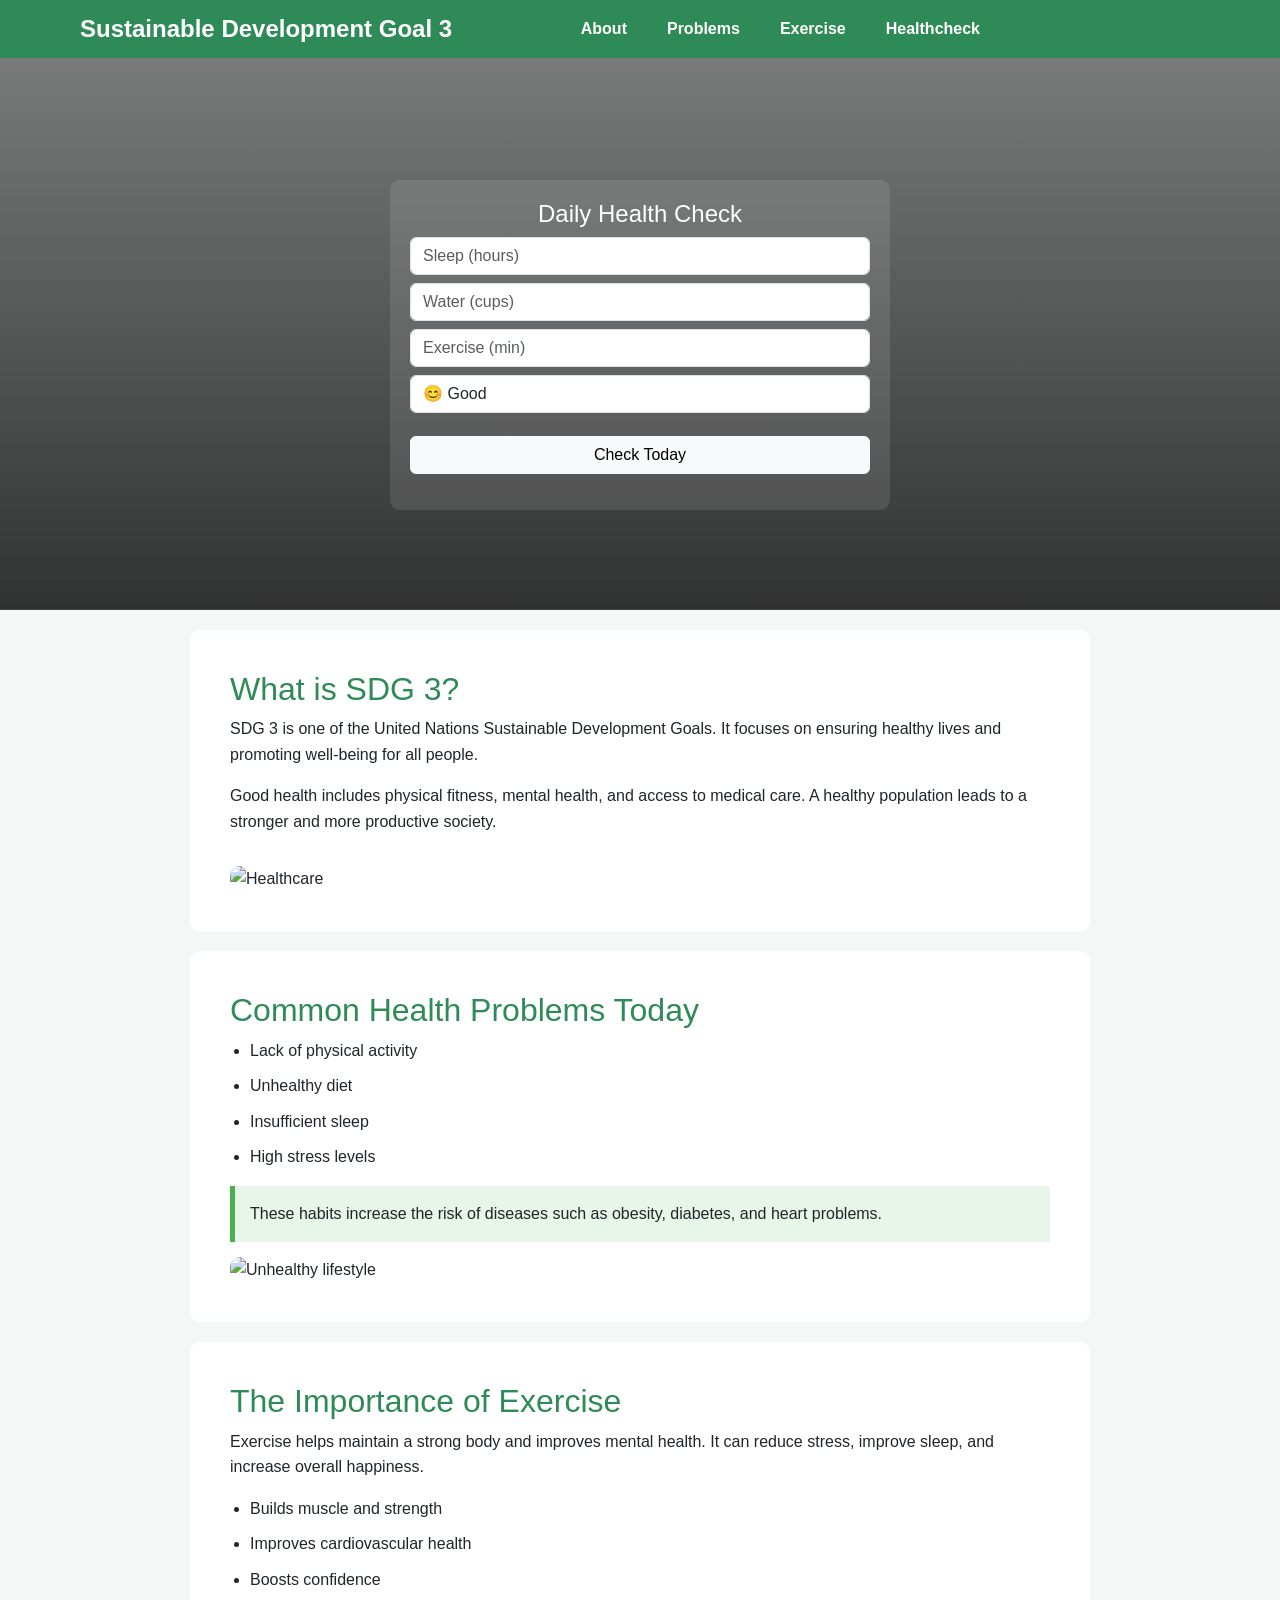
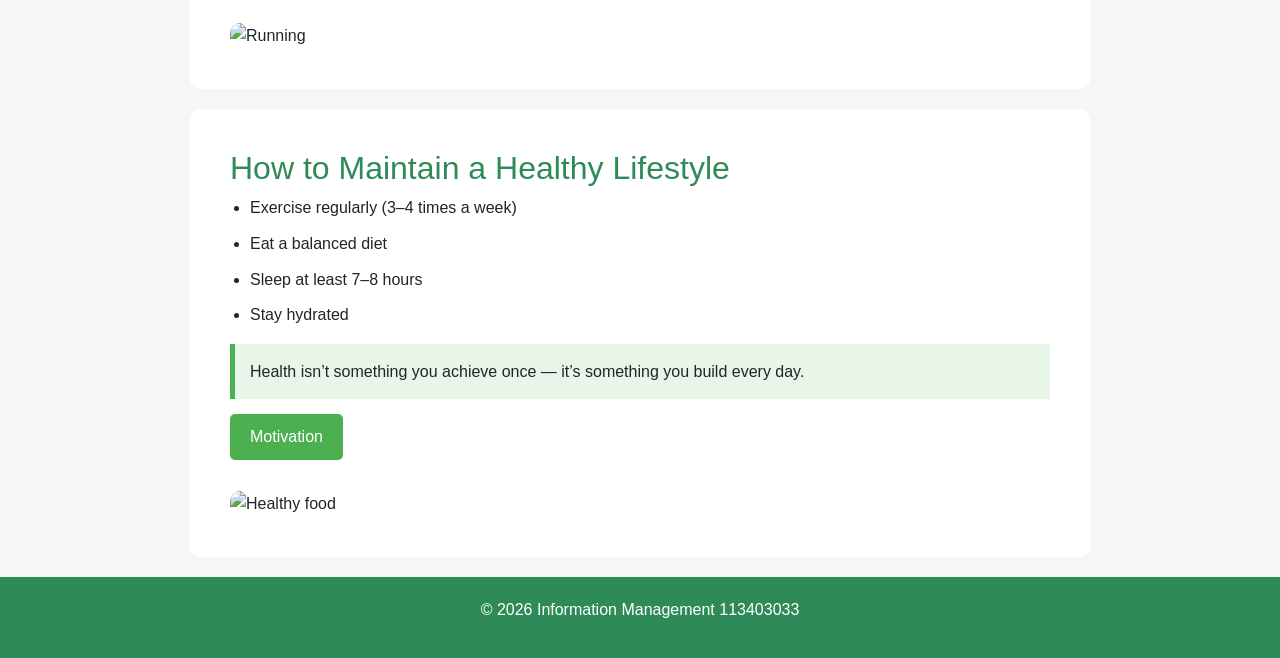
==== index.html @ b07e77f3 "ok" ====
<!DOCTYPE html>
<html lang="en">
<head>
  <meta charset="UTF-8">
  <title>SDG 3 - Good Health and Well-being</title>

  <!-- Bootstrap -->
  <link href="https://cdn.jsdelivr.net/npm/bootstrap@5.3.0/dist/css/bootstrap.min.css" rel="stylesheet">

  <style>

    html{
      scroll-behavior: smooth;
    }

    body {
      margin: 0;
      font-family: Arial, sans-serif;
      line-height: 1.6;
      background-color: #f4f7f6;
    }

    /* NAVBAR */
    nav {
      display: flex;
      position: fixed;
      justify-content: space-between;
      align-items: center;
      top: 0;
      width: 100%;
      background: #2E8B57;
      padding: 10px 80px;
      z-index: 1000;
    }

    nav div a{
      color: white;
      text-decoration: none;
      font-size: 24px;
      font-weight: bold;
      
    }

    nav ul {
      list-style: none;
      display: flex;
      margin: 0;
      margin-right: 200px;
    }

    nav ul li {
      margin: 0 20px;
    }

    nav ul li a {
      color: white;
      text-decoration: none;
      font-weight: bold;
    }

    nav ul li a:hover {
      text-decoration: underline;
    }

    header {
      background: linear-gradient(rgba(0,0,0,0.5), rgba(0,0,0,0.8)),
      url('https://images.unsplash.com/photo-1505751172876-fa1923c5c528');
      background-size: cover;
      background-position: center;
      color: white;
      text-align: center;
      padding: 100px 0px;
      margin-top: 50px;
    }

    /* header h1 {
      margin: 0;
      font-size: 40px;
    }

    header p {
      font-size: 18px;
      margin-top: 10px;
    } */

    section {
      padding: 40px 40px;
      max-width: 900px;
      margin: auto;
      background: white;
      margin-top: 20px;
      border-radius: 10px;
      transition: 0.3s;
    }

    section{
      transition: 0.3s;
    }

    section:hover {
      transform: scale(1.01);
      box-shadow: 0 10px 25px rgba(0,0,0,0.1);
    }

    h2 {
      color: #2E8B57;
    }

    ul {
      padding-left: 20px;
    }

    li {
      margin-bottom: 10px;
    }

    .highlight {
      background-color: #e8f5e9;
      padding: 15px;
      border-left: 5px solid #4CAF50;
      margin-top: 15px;
    }

    img {
      width: 100%;
      border-radius: 10px;
      margin-top: 15px;
    }

    footer {
      text-align: center;
      padding: 20px;
      background-color: #2E8B57;
      color: white;
      margin-top: 20px;
    }

    button {
      margin-top: 15px;
      padding: 10px 20px;
      background: #4CAF50;
      color: white;
      border: none;
      border-radius: 5px;
      cursor: pointer;
    }

    button:hover {
      background: #388E3C;
    }

    .mb-3, .row {
      padding: 0 30px;
      margin: 30px 0;
    }

    .card {
      border-radius: 15px;
    }

    h2 {
      color: #2E8B57;
    }

    .btn-custom {
      background: #4CAF50;
      color: white;
    }

    .btn-custom:hover {
      background: #388E3C;
    }

  </style>
</head>

<body>

  <!-- NAVIGATION -->
  <nav>
    <div>
      <a href="./index.html">Sustainable Development Goal 3</a>
    </div>
    <ul>
      <li><a href="#about">About</a></li>
      <li><a href="#problems">Problems</a></li>
      <li><a href="./exercise.html">Exercise</a></li>
      <li><a href="./healthcheck.html">Healthcheck</a></li>
    </ul>
  </nav>

  <!-- HEADER -->
  <header>
    <div style="margin-top:30px; background: rgba(255,255,255,0.1); padding:20px; border-radius:10px; max-width:500px; margin-left:auto; margin-right:auto;">
  
  <h4>Daily Health Check</h4>

  <input type="number" id="dailySleep" placeholder="Sleep (hours)" class="form-control mb-2">

  <input type="number" id="dailyWater" placeholder="Water (cups)" class="form-control mb-2">

  <input type="number" id="dailyExercise" placeholder="Exercise (min)" class="form-control mb-2">

  <select id="dailyMood" class="form-control mb-2">
    <option value="3">😊 Good</option>
    <option value="2">😐 Okay</option>
    <option value="1">😞 Bad</option>
  </select>

  <button class="btn btn-light w-100" onclick="dailyCheck()">Check Today</button>

  <p id="dailyResult" style="margin-top:10px; font-weight:bold;"></p>

</div>
  </header>

  <!-- ABOUT -->
  <section id="about">
    <h2>What is SDG 3?</h2>
    <p>
      SDG 3 is one of the United Nations Sustainable Development Goals.
      It focuses on ensuring healthy lives and promoting well-being for all people.
    </p>

    <p>
      Good health includes physical fitness, mental health, and access to medical care.
      A healthy population leads to a stronger and more productive society.
    </p>

    <img src="https://images.unsplash.com/photo-1588776814546-1ffcf47267a5" alt="Healthcare">
  </section>

  <!-- PROBLEMS -->
  <section id="problems">
    <h2>Common Health Problems Today</h2>
    <ul>
      <li>Lack of physical activity</li>
      <li>Unhealthy diet</li>
      <li>Insufficient sleep</li>
      <li>High stress levels</li>
    </ul>

    <div class="highlight">
      These habits increase the risk of diseases such as obesity, diabetes, and heart problems.
    </div>

    <img src="https://images.unsplash.com/photo-1535914254981-b5012eebbd15?q=80&w=1170&auto=format&fit=crop&ixlib=rb-4.1.0&ixid=M3wxMjA3fDB8MHxwaG90by1wYWdlfHx8fGVufDB8fHx8fA%3D%3D" alt="Unhealthy lifestyle">
  </section>

  <!-- EXERCISE -->
  <section id="exercise">
    <h2>The Importance of Exercise</h2>
    <p>
      Exercise helps maintain a strong body and improves mental health.
      It can reduce stress, improve sleep, and increase overall happiness.
    </p>

    <ul>
      <li>Builds muscle and strength</li>
      <li>Improves cardiovascular health</li>
      <li>Boosts confidence</li>
    </ul>

    <!-- <img src="https://images.unsplash.com/photo-1558611848-73f7eb4001a1" alt="Workout"> -->
    <img src="https://images.unsplash.com/photo-1599058917212-d750089bc07e" alt="Running">
  </section>

  <!-- LIFESTYLE -->
  <section id="lifestyle">
    <h2>How to Maintain a Healthy Lifestyle</h2>
    <ul>
      <li>Exercise regularly (3–4 times a week)</li>
      <li>Eat a balanced diet</li>
      <li>Sleep at least 7–8 hours</li>
      <li>Stay hydrated</li>
    </ul>

    <div class="highlight">
      Health isn’t something you achieve once — it’s something you build every day.
    </div>

    <button onclick="showMotivation()">
      Motivation
    </button>
    <p id="motivationText"></p>

    <img src="https://images.unsplash.com/photo-1498837167922-ddd27525d352" alt="Healthy food">
  </section>




  <!-- FOOTER -->
  <footer>
    <p>© 2026 Information Management 113403033</p>
  </footer>

</body>
</html>

<script>

  //header dailycheck
  function dailyCheck() {
  let sleep = parseInt(document.getElementById("dailySleep").value) || 0;
  let water = parseInt(document.getElementById("dailyWater").value) || 0;
  let exercise = parseInt(document.getElementById("dailyExercise").value) || 0;
  let mood = parseInt(document.getElementById("dailyMood").value);

  let score = 0;

  // Sleep (30)
  if (sleep >= 7) score += 30;
  else if (sleep >= 5) score += 15;

  // Water (20)
  if (water >= 8) score += 20;
  else if (water >= 5) score += 10;

  // Exercise (30)
  if (exercise >= 30) score += 30;
  else if (exercise >= 15) score += 15;

  // Mood (20)
  score += mood * 5;

  let result = "Today's Score: " + score + "/100 ";

  if (score >= 80) result += "🌟 Great job!";
  else if (score >= 50) result += "👍 Keep improving!";
  else result += "⚠️ Try to take better care today";

  // save to localStorage
  localStorage.setItem("todayScore", score);

  document.getElementById("dailyResult").innerText = result;

  
}
  
  // motivation
  function showMotivation() {
  const quotes = [
    "Small steps every day lead to big results 💪",
    "Your health is your greatest wealth 🧠",
    "Consistency beats motivation 🔥",
    "Take care of your body, it’s the only place you live 🏡",
    "Progress, not perfection 🌱",
    "A healthy mind starts with a healthy body ⚖️",
    "You don’t have to be extreme, just consistent 🚀",
    "Every workout is a step forward 🏃",
    "Rest is also part of progress 😌",
    "You are stronger than you think 💥"
  ];

  const randomIndex = Math.floor(Math.random() * quotes.length);
  document.getElementById("motivationText").innerText = quotes[randomIndex];
}


</script>
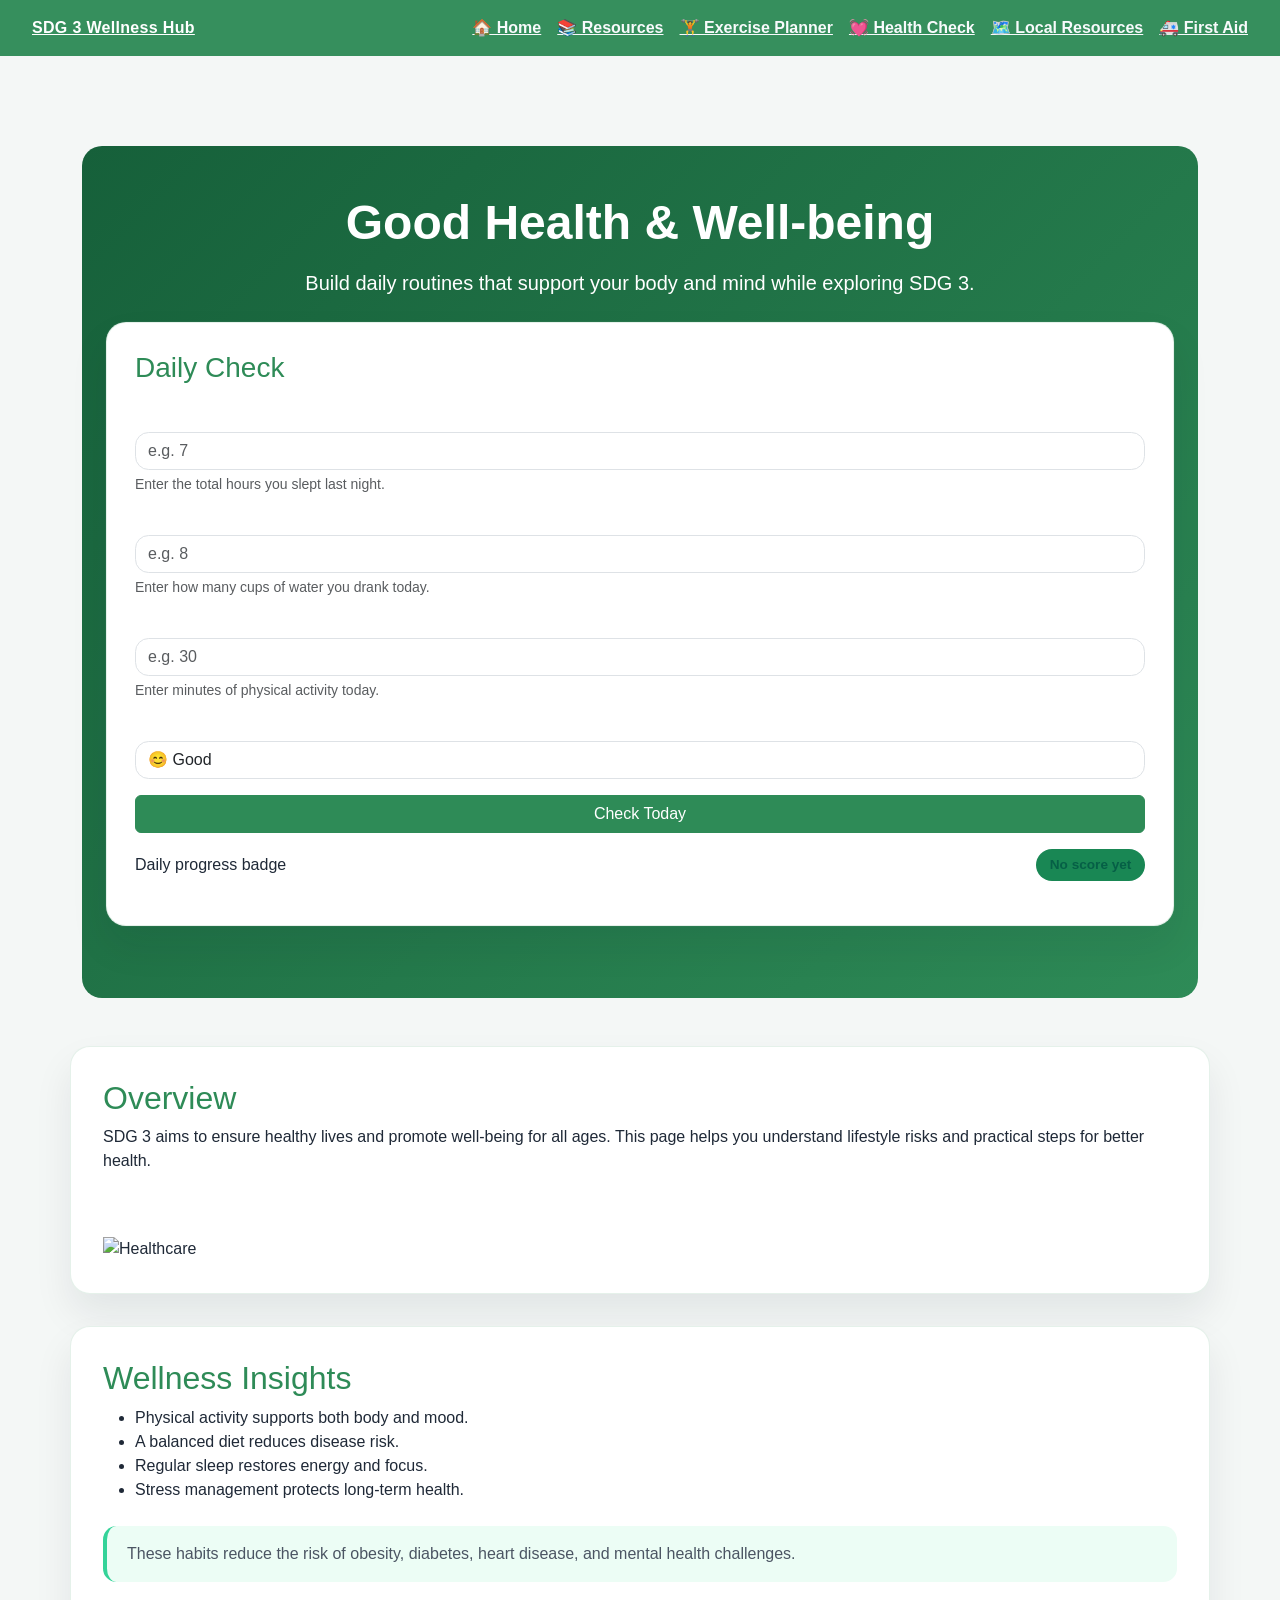
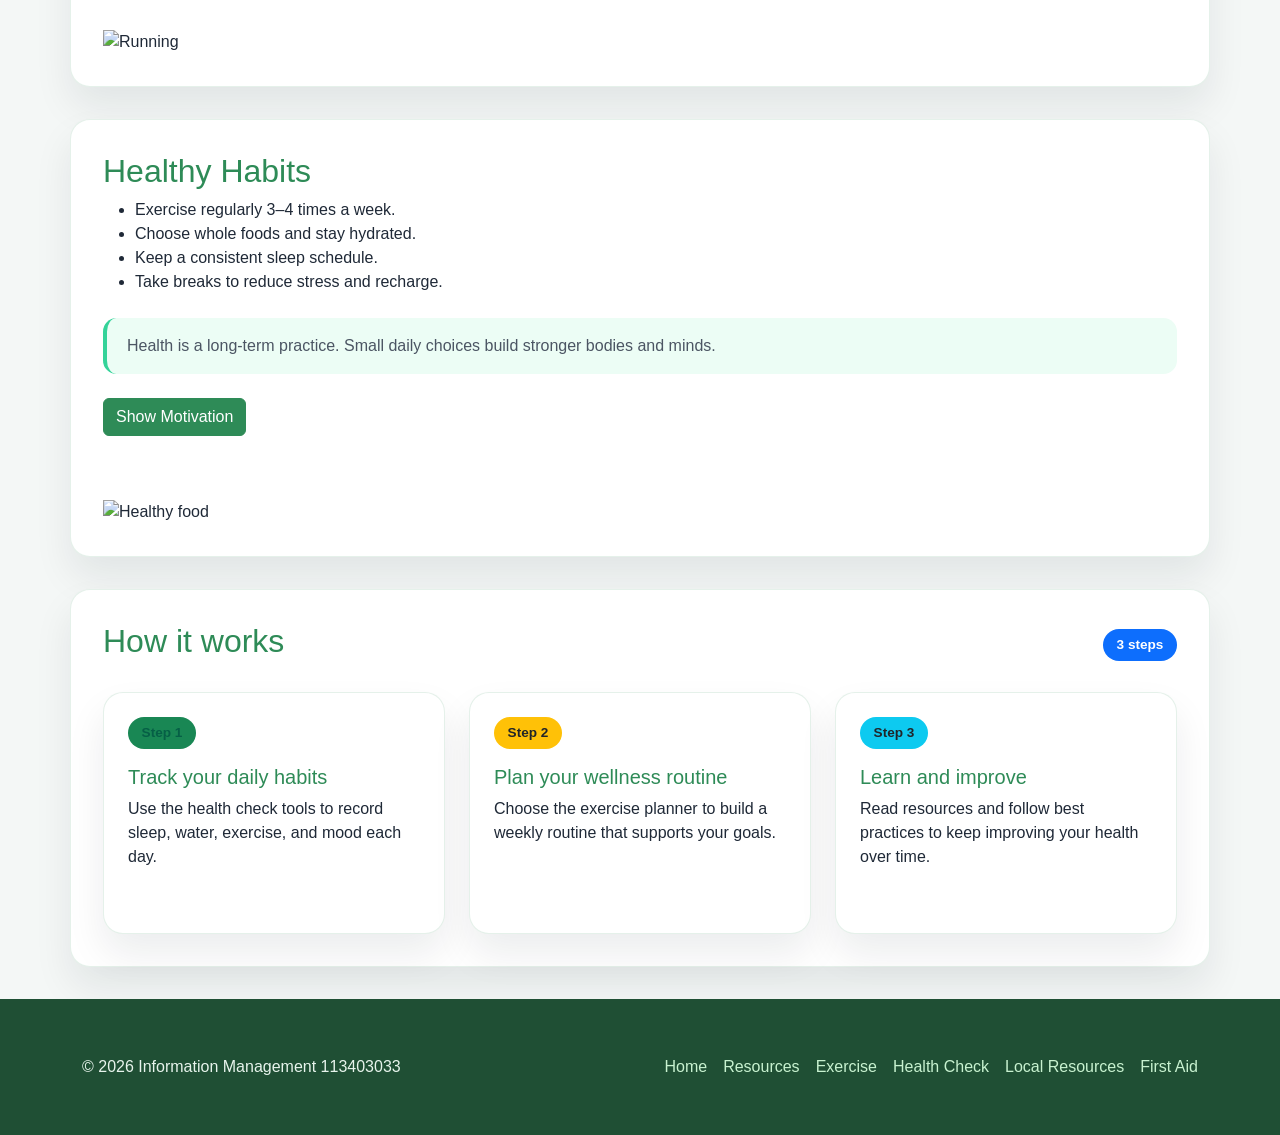
==== commit 1f09e888: "final" ====
--- a/index.html
+++ b/index.html
@@ -2,360 +2,148 @@
 <html lang="en">
 <head>
   <meta charset="UTF-8">
+  <meta name="viewport" content="width=device-width, initial-scale=1.0">
   <title>SDG 3 - Good Health and Well-being</title>
-
-  <!-- Bootstrap -->
   <link href="https://cdn.jsdelivr.net/npm/bootstrap@5.3.0/dist/css/bootstrap.min.css" rel="stylesheet">
-
-  <style>
-
-    html{
-      scroll-behavior: smooth;
-    }
-
-    body {
-      margin: 0;
-      font-family: Arial, sans-serif;
-      line-height: 1.6;
-      background-color: #f4f7f6;
-    }
-
-    /* NAVBAR */
-    nav {
-      display: flex;
-      position: fixed;
-      justify-content: space-between;
-      align-items: center;
-      top: 0;
-      width: 100%;
-      background: #2E8B57;
-      padding: 10px 80px;
-      z-index: 1000;
-    }
-
-    nav div a{
-      color: white;
-      text-decoration: none;
-      font-size: 24px;
-      font-weight: bold;
-      
-    }
-
-    nav ul {
-      list-style: none;
-      display: flex;
-      margin: 0;
-      margin-right: 200px;
-    }
-
-    nav ul li {
-      margin: 0 20px;
-    }
-
-    nav ul li a {
-      color: white;
-      text-decoration: none;
-      font-weight: bold;
-    }
-
-    nav ul li a:hover {
-      text-decoration: underline;
-    }
-
-    header {
-      background: linear-gradient(rgba(0,0,0,0.5), rgba(0,0,0,0.8)),
-      url('https://images.unsplash.com/photo-1505751172876-fa1923c5c528');
-      background-size: cover;
-      background-position: center;
-      color: white;
-      text-align: center;
-      padding: 100px 0px;
-      margin-top: 50px;
-    }
-
-    /* header h1 {
-      margin: 0;
-      font-size: 40px;
-    }
-
-    header p {
-      font-size: 18px;
-      margin-top: 10px;
-    } */
-
-    section {
-      padding: 40px 40px;
-      max-width: 900px;
-      margin: auto;
-      background: white;
-      margin-top: 20px;
-      border-radius: 10px;
-      transition: 0.3s;
-    }
-
-    section{
-      transition: 0.3s;
-    }
-
-    section:hover {
-      transform: scale(1.01);
-      box-shadow: 0 10px 25px rgba(0,0,0,0.1);
-    }
-
-    h2 {
-      color: #2E8B57;
-    }
-
-    ul {
-      padding-left: 20px;
-    }
-
-    li {
-      margin-bottom: 10px;
-    }
-
-    .highlight {
-      background-color: #e8f5e9;
-      padding: 15px;
-      border-left: 5px solid #4CAF50;
-      margin-top: 15px;
-    }
-
-    img {
-      width: 100%;
-      border-radius: 10px;
-      margin-top: 15px;
-    }
-
-    footer {
-      text-align: center;
-      padding: 20px;
-      background-color: #2E8B57;
-      color: white;
-      margin-top: 20px;
-    }
-
-    button {
-      margin-top: 15px;
-      padding: 10px 20px;
-      background: #4CAF50;
-      color: white;
-      border: none;
-      border-radius: 5px;
-      cursor: pointer;
-    }
-
-    button:hover {
-      background: #388E3C;
-    }
-
-    .mb-3, .row {
-      padding: 0 30px;
-      margin: 30px 0;
-    }
-
-    .card {
-      border-radius: 15px;
-    }
-
-    h2 {
-      color: #2E8B57;
-    }
-
-    .btn-custom {
-      background: #4CAF50;
-      color: white;
-    }
-
-    .btn-custom:hover {
-      background: #388E3C;
-    }
-
-  </style>
+  <script src="https://cdn.tailwindcss.com"></script>
+  <link rel="stylesheet" href="./styles.css">
 </head>
 
 <body>
 
   <!-- NAVIGATION -->
   <nav>
-    <div>
-      <a href="./index.html">Sustainable Development Goal 3</a>
-    </div>
+    <div class="brand"><a href="./index.html">SDG 3 Wellness Hub</a></div>
     <ul>
-      <li><a href="#about">About</a></li>
-      <li><a href="#problems">Problems</a></li>
-      <li><a href="./exercise.html">Exercise</a></li>
-      <li><a href="./healthcheck.html">Healthcheck</a></li>
+      <li><a href="./index.html">🏠 Home</a></li>
+      <li><a href="./resources.html">📚 Resources</a></li>
+      <li><a href="./exercise.html">🏋️ Exercise Planner</a></li>
+      <li><a href="./healthcheck.html">💓 Health Check</a></li>
+      <li><a href="./local-resources.html">🗺️ Local Resources</a></li>
+      <li><a href="./first-aid.html">🚑 First Aid</a></li>
     </ul>
   </nav>
 
-  <!-- HEADER -->
-  <header>
-    <div style="margin-top:30px; background: rgba(255,255,255,0.1); padding:20px; border-radius:10px; max-width:500px; margin-left:auto; margin-right:auto;">
-  
-  <h4>Daily Health Check</h4>
+  <main>
+    <section class="header-hero">
+      <div class="container mx-auto max-w-5xl">
+        <div class="hero-panel text-white text-center">
+          <h1 class="display-5 fw-bold mb-3">Good Health & Well-being</h1>
+          <p class="lead mb-4">Build daily routines that support your body and mind while exploring SDG 3.</p>
+          <div class="summary-card mx-auto max-w-2xl text-start">
+            <h3 class="mb-3">Daily Check</h3>
+            <div class="mb-3">
+              <label class="form-label">Sleep (hours)</label>
+              <input type="number" id="dailySleep" placeholder="e.g. 7" min="0" max="24" class="form-control mb-1">
+              <div class="form-text mb-2">Enter the total hours you slept last night.</div>
 
-  <input type="number" id="dailySleep" placeholder="Sleep (hours)" class="form-control mb-2">
+              <label class="form-label">Water (cups)</label>
+              <input type="number" id="dailyWater" placeholder="e.g. 8" min="0" class="form-control mb-1">
+              <div class="form-text mb-2">Enter how many cups of water you drank today.</div>
 
-  <input type="number" id="dailyWater" placeholder="Water (cups)" class="form-control mb-2">
+              <label class="form-label">Exercise (minutes)</label>
+              <input type="number" id="dailyExercise" placeholder="e.g. 30" min="0" class="form-control mb-1">
+              <div class="form-text mb-2">Enter minutes of physical activity today.</div>
 
-  <input type="number" id="dailyExercise" placeholder="Exercise (min)" class="form-control mb-2">
+              <label class="form-label">Mood</label>
+              <select id="dailyMood" class="form-control mb-3">
+                <option value="3">😊 Good</option>
+                <option value="2">😐 Okay</option>
+                <option value="1">😞 Bad</option>
+              </select>
+              <button class="btn btn-primary w-100" onclick="dailyCheck()">Check Today</button>
+            </div>
+            <div class="progress-header d-flex align-items-center justify-content-between mb-3">
+              <p class="mb-0">Daily progress badge</p>
+              <span id="dailyProgressBadge" class="badge-pill bg-success">No score yet</span>
+            </div>
+            <p id="dailyResult" class="fw-semibold"></p>
+          </div>
+        </div>
+      </div>
+    </section>
 
-  <select id="dailyMood" class="form-control mb-2">
-    <option value="3">😊 Good</option>
-    <option value="2">😐 Okay</option>
-    <option value="1">😞 Bad</option>
-  </select>
+    <section id="overview" class="section-card container mx-auto max-w-5xl">
+      <h2>Overview</h2>
+      <p>SDG 3 aims to ensure healthy lives and promote well-being for all ages. This page helps you understand lifestyle risks and practical steps for better health.</p>
+      <img src="https://images.unsplash.com/photo-1588776814546-1ffcf47267a5" alt="Healthcare" class="mt-5">
+    </section>
 
-  <button class="btn btn-light w-100" onclick="dailyCheck()">Check Today</button>
+    <section id="wellness" class="section-card container mx-auto max-w-5xl">
+      <h2>Wellness Insights</h2>
+      <ul>
+        <li>Physical activity supports both body and mood.</li>
+        <li>A balanced diet reduces disease risk.</li>
+        <li>Regular sleep restores energy and focus.</li>
+        <li>Stress management protects long-term health.</li>
+      </ul>
+      <div class="highlight-box mt-4">
+        These habits reduce the risk of obesity, diabetes, heart disease, and mental health challenges.
+      </div>
+      <img src="https://images.unsplash.com/photo-1599058917212-d750089bc07e" alt="Running" class="mt-5">
+    </section>
 
-  <p id="dailyResult" style="margin-top:10px; font-weight:bold;"></p>
+    <section id="lifestyle" class="section-card container mx-auto max-w-5xl">
+      <h2>Healthy Habits</h2>
+      <ul>
+        <li>Exercise regularly 3–4 times a week.</li>
+        <li>Choose whole foods and stay hydrated.</li>
+        <li>Keep a consistent sleep schedule.</li>
+        <li>Take breaks to reduce stress and recharge.</li>
+      </ul>
+      <div class="highlight-box mt-4">
+        Health is a long-term practice. Small daily choices build stronger bodies and minds.
+      </div>
+      <button class="btn btn-primary mt-4" onclick="showMotivation()">Show Motivation</button>
+      <p id="motivationText" class="mt-3"></p>
+      <img src="https://images.unsplash.com/photo-1498837167922-ddd27525d352" alt="Healthy food" class="mt-5">
+    </section>
 
-</div>
-  </header>
-
-  <!-- ABOUT -->
-  <section id="about">
-    <h2>What is SDG 3?</h2>
-    <p>
-      SDG 3 is one of the United Nations Sustainable Development Goals.
-      It focuses on ensuring healthy lives and promoting well-being for all people.
-    </p>
-
-    <p>
-      Good health includes physical fitness, mental health, and access to medical care.
-      A healthy population leads to a stronger and more productive society.
-    </p>
-
-    <img src="https://images.unsplash.com/photo-1588776814546-1ffcf47267a5" alt="Healthcare">
-  </section>
-
-  <!-- PROBLEMS -->
-  <section id="problems">
-    <h2>Common Health Problems Today</h2>
-    <ul>
-      <li>Lack of physical activity</li>
-      <li>Unhealthy diet</li>
-      <li>Insufficient sleep</li>
-      <li>High stress levels</li>
-    </ul>
-
-    <div class="highlight">
-      These habits increase the risk of diseases such as obesity, diabetes, and heart problems.
-    </div>
-
-    <img src="https://images.unsplash.com/photo-1535914254981-b5012eebbd15?q=80&w=1170&auto=format&fit=crop&ixlib=rb-4.1.0&ixid=M3wxMjA3fDB8MHxwaG90by1wYWdlfHx8fGVufDB8fHx8fA%3D%3D" alt="Unhealthy lifestyle">
-  </section>
-
-  <!-- EXERCISE -->
-  <section id="exercise">
-    <h2>The Importance of Exercise</h2>
-    <p>
-      Exercise helps maintain a strong body and improves mental health.
-      It can reduce stress, improve sleep, and increase overall happiness.
-    </p>
-
-    <ul>
-      <li>Builds muscle and strength</li>
-      <li>Improves cardiovascular health</li>
-      <li>Boosts confidence</li>
-    </ul>
-
-    <!-- <img src="https://images.unsplash.com/photo-1558611848-73f7eb4001a1" alt="Workout"> -->
-    <img src="https://images.unsplash.com/photo-1599058917212-d750089bc07e" alt="Running">
-  </section>
-
-  <!-- LIFESTYLE -->
-  <section id="lifestyle">
-    <h2>How to Maintain a Healthy Lifestyle</h2>
-    <ul>
-      <li>Exercise regularly (3–4 times a week)</li>
-      <li>Eat a balanced diet</li>
-      <li>Sleep at least 7–8 hours</li>
-      <li>Stay hydrated</li>
-    </ul>
-
-    <div class="highlight">
-      Health isn’t something you achieve once — it’s something you build every day.
-    </div>
-
-    <button onclick="showMotivation()">
-      Motivation
-    </button>
-    <p id="motivationText"></p>
-
-    <img src="https://images.unsplash.com/photo-1498837167922-ddd27525d352" alt="Healthy food">
-  </section>
-
-
-
+    <section id="how-it-works" class="section-card container mx-auto max-w-5xl">
+      <div class="d-flex align-items-center justify-content-between mb-4">
+        <h2>How it works</h2>
+        <span class="badge-pill bg-primary">3 steps</span>
+      </div>
+      <div class="row g-4">
+        <div class="col-md-4">
+          <div class="feature-card p-4 h-100">
+            <span class="badge-pill bg-success mb-3">Step 1</span>
+            <h5>Track your daily habits</h5>
+            <p>Use the health check tools to record sleep, water, exercise, and mood each day.</p>
+          </div>
+        </div>
+        <div class="col-md-4">
+          <div class="feature-card p-4 h-100">
+            <span class="badge-pill bg-warning mb-3 text-dark">Step 2</span>
+            <h5>Plan your wellness routine</h5>
+            <p>Choose the exercise planner to build a weekly routine that supports your goals.</p>
+          </div>
+        </div>
+        <div class="col-md-4">
+          <div class="feature-card p-4 h-100">
+            <span class="badge-pill bg-info mb-3 text-dark">Step 3</span>
+            <h5>Learn and improve</h5>
+            <p>Read resources and follow best practices to keep improving your health over time.</p>
+          </div>
+        </div>
+      </div>
+    </section>
+  </main>
 
   <!-- FOOTER -->
   <footer>
-    <p>© 2026 Information Management 113403033</p>
+    <div class="container max-w-6xl mx-auto d-flex flex-column flex-md-row justify-content-between align-items-center gap-3 py-4">
+      <p class="mb-0">© 2026 Information Management 113403033</p>
+      <div class="footer-links">
+        <a href="./index.html">Home</a>
+        <a href="./resources.html">Resources</a>
+        <a href="./exercise.html">Exercise</a>
+        <a href="./healthcheck.html">Health Check</a>
+        <a href="./local-resources.html">Local Resources</a>
+        <a href="./first-aid.html">First Aid</a>
+      </div>
+    </div>
   </footer>
-
+  <script src="./scripts.js"></script>
 </body>
-</html>
-
-<script>
-
-  //header dailycheck
-  function dailyCheck() {
-  let sleep = parseInt(document.getElementById("dailySleep").value) || 0;
-  let water = parseInt(document.getElementById("dailyWater").value) || 0;
-  let exercise = parseInt(document.getElementById("dailyExercise").value) || 0;
-  let mood = parseInt(document.getElementById("dailyMood").value);
-
-  let score = 0;
-
-  // Sleep (30)
-  if (sleep >= 7) score += 30;
-  else if (sleep >= 5) score += 15;
-
-  // Water (20)
-  if (water >= 8) score += 20;
-  else if (water >= 5) score += 10;
-
-  // Exercise (30)
-  if (exercise >= 30) score += 30;
-  else if (exercise >= 15) score += 15;
-
-  // Mood (20)
-  score += mood * 5;
-
-  let result = "Today's Score: " + score + "/100 ";
-
-  if (score >= 80) result += "🌟 Great job!";
-  else if (score >= 50) result += "👍 Keep improving!";
-  else result += "⚠️ Try to take better care today";
-
-  // save to localStorage
-  localStorage.setItem("todayScore", score);
-
-  document.getElementById("dailyResult").innerText = result;
-
-  
-}
-  
-  // motivation
-  function showMotivation() {
-  const quotes = [
-    "Small steps every day lead to big results 💪",
-    "Your health is your greatest wealth 🧠",
-    "Consistency beats motivation 🔥",
-    "Take care of your body, it’s the only place you live 🏡",
-    "Progress, not perfection 🌱",
-    "A healthy mind starts with a healthy body ⚖️",
-    "You don’t have to be extreme, just consistent 🚀",
-    "Every workout is a step forward 🏃",
-    "Rest is also part of progress 😌",
-    "You are stronger than you think 💥"
-  ];
-
-  const randomIndex = Math.floor(Math.random() * quotes.length);
-  document.getElementById("motivationText").innerText = quotes[randomIndex];
-}
-
-
-</script>+</html>
--- a/styles.css
+++ b/styles.css
@@ -0,0 +1,341 @@
+:root {
+  --primary: #2e8b57;
+  --surface: #ffffff;
+  --surface-soft: #f8fafc;
+  --text: #1f2937;
+  --muted: #4b5563;
+}
+
+* {
+  box-sizing: border-box;
+}
+
+html {
+  scroll-behavior: smooth;
+}
+
+body {
+  margin: 0;
+  font-family: Inter, Arial, sans-serif;
+  background: #f4f7f6;
+  color: var(--text);
+}
+
+nav {
+  position: fixed;
+  top: 0;
+  left: 0;
+  width: 100%;
+  display: flex;
+  justify-content: space-between;
+  align-items: center;
+  padding: 1rem 2rem;
+  background: rgba(46, 139, 87, 0.96);
+  backdrop-filter: blur(10px);
+  z-index: 1000;
+}
+
+nav .brand a {
+  color: #ffffff;
+  font-weight: 800;
+  letter-spacing: 0.02em;
+}
+
+nav ul {
+  display: flex;
+  gap: 1rem;
+  flex-wrap: wrap;
+  margin: 0;
+  padding: 0;
+  list-style: none;
+}
+
+nav ul li a {
+  color: #f8fafc;
+  font-weight: 600;
+  transition: color 0.2s ease;
+}
+
+nav ul li a:hover {
+  color: #d1fae5;
+}
+
+nav ul li a.active {
+  color: #ffffff;
+  background: rgba(255, 255, 255, 0.12);
+  padding: 0.55rem 0.85rem;
+  border-radius: 0.75rem;
+}
+
+main {
+  padding-top: 98px;
+}
+
+.section-card,
+.summary-card,
+.feature-card,
+.tool-card {
+  background: var(--surface);
+  border-radius: 1.25rem;
+  border: 1px solid rgba(46, 139, 87, 0.12);
+  box-shadow: 0 20px 38px rgba(15, 23, 42, 0.08), 0 0 0 1px rgba(255, 255, 255, 0.04);
+}
+
+.header-hero {
+  padding: 3rem 0;
+  margin: 0 auto;
+  overflow: hidden;
+  background: transparent;
+  border: none;
+  box-shadow: none;
+}
+
+.header-hero .hero-panel {
+  padding: 3rem 1.5rem;
+  background: linear-gradient(135deg, #16603a 0%, #2e8b57 100%);
+  border-radius: 1.25rem;
+  color: #ffffff;
+}
+
+.header-hero .hero-panel,
+.header-hero .hero-panel h1,
+.header-hero .hero-panel p,
+.header-hero .hero-panel button {
+  color: inherit;
+}
+
+.header-hero .feature-card,
+.header-hero .card,
+.header-hero .bg-white\/10,
+.header-hero .bg-white\/10 * {
+  color: var(--text) !important;
+  background: transparent !important;
+}
+
+.header-hero .card,
+.header-hero .bg-white\/10 {
+  border: none !important;
+  box-shadow: none !important;
+}
+
+.header-hero .bg-white\/10 a,
+.header-hero .bg-white\/10 button {
+  color: inherit;
+}
+
+.header-hero .bg-white\/10 h1,
+.header-hero .bg-white\/10 p,
+.header-hero .summary-card h1,
+.header-hero .summary-card p,
+.header-hero .card h1,
+.header-hero .card p {
+  color: var(--text) !important;
+}
+
+.section-card h2,
+.summary-card h3,
+.tool-card h5,
+.feature-card h5 {
+  color: var(--primary);
+}
+
+.feature-card.bg-primary {
+  background: rgba(46, 139, 87, 0.28);
+  border-color: rgba(46, 139, 87, 0.18) !important;
+}
+
+.feature-card.bg-primary h5,
+.feature-card.bg-primary p {
+  color: var(--text);
+}
+
+.header-hero h1 {
+  color: #ffffff;
+}
+
+.section-card {
+  padding: 2rem;
+  margin-bottom: 2rem;
+}
+
+.summary-card,
+.tool-card,
+.feature-card {
+  padding: 1.75rem;
+  margin-bottom: 1.5rem;
+}
+
+.card {
+  border: none;
+  border-radius: 1rem;
+}
+
+.form-control,
+select,
+button,
+input {
+  border-radius: 0.85rem;
+}
+
+.btn-custom,
+.btn-primary {
+  background: var(--primary);
+  border-color: var(--primary);
+  color: #ffffff;
+}
+
+.btn-custom:hover,
+.btn-primary:hover {
+  background: #1f7d4c;
+  border-color: #1f7d4c;
+}
+
+.highlight-box {
+  background: #ecfdf5;
+  border-left: 4px solid #34d399;
+  padding: 1rem 1.25rem;
+  border-radius: 0.85rem;
+  color: var(--muted);
+}
+
+.badge-pill {
+  display: inline-flex;
+  align-items: center;
+  gap: 0.4rem;
+  padding: 0.35rem 0.85rem;
+  border-radius: 999px;
+  font-size: 0.85rem;
+  font-weight: 700;
+  color: #ffffff;
+}
+
+.badge-pill.bg-primary {
+  background: rgba(46, 139, 87, 0.85);
+  color: #ffffff;
+}
+
+.badge-pill.bg-success {
+  background: rgba(16, 185, 129, 0.15);
+  color: #065f46;
+}
+
+.badge-pill.bg-warning {
+  background: rgba(251, 191, 36, 0.15);
+  color: #78350f;
+}
+
+.badge-pill.bg-info {
+  background: rgba(56, 189, 248, 0.15);
+  color: #0c4a6e;
+}
+
+.progress-header {
+  gap: 1rem;
+}
+
+.progress-header p {
+  color: var(--muted);
+}
+
+footer {
+  display: flex;
+  justify-content: space-between;
+  align-items: center;
+  flex-wrap: wrap;
+  padding: 2rem 1rem;
+  background: #1f4f34;
+  color: #e7f4ec;
+}
+
+.footer-links {
+  display: flex;
+  gap: 1rem;
+  flex-wrap: wrap;
+}
+
+.footer-links a {
+  color: #c8f2d0;
+  text-decoration: none;
+}
+
+.footer-links a:hover {
+  text-decoration: underline;
+}
+
+.useful-links ul {
+  padding-left: 1.15rem;
+}
+
+.useful-links ul li a {
+  color: var(--primary);
+  text-decoration: none;
+  transition: color 0.2s ease, transform 0.2s ease;
+}
+
+.useful-links ul li a:hover {
+  color: #14532d;
+  text-decoration: underline;
+  transform: translateX(3px);
+}
+
+.resource-filters .form-label {
+  font-weight: 700;
+  color: #14532d;
+}
+
+.resource-filters .form-text {
+  color: #475451;
+}
+
+.resource-card {
+  background: var(--surface);
+  border: 1px solid rgba(46, 139, 87, 0.14);
+  border-radius: 1rem;
+  box-shadow: 0 16px 30px rgba(15, 23, 42, 0.06);
+  padding: 1.25rem;
+  transition: transform 0.2s ease, box-shadow 0.2s ease;
+}
+
+.resource-card:hover {
+  transform: translateY(-2px);
+}
+
+#resourceMap {
+  min-height: 320px;
+  border-radius: 1rem;
+  overflow: hidden;
+  border: 1px solid rgba(46, 139, 87, 0.14);
+}
+
+#firstAidTimerCard {
+  background: var(--surface-soft);
+  border: 1px solid rgba(46, 139, 87, 0.14);
+}
+
+.cta-button {
+  min-width: 200px;
+}
+
+.cta-outline {
+  border-color: var(--primary);
+  color: var(--primary);
+}
+
+.cta-outline:hover {
+  background: rgba(46, 139, 87, 0.12);
+  color: #184d33;
+}
+
+footer p {
+  margin: 0;
+}
+
+@media (max-width: 900px) {
+  nav {
+    padding: 1rem 1.2rem;
+  }
+
+  main {
+    padding-top: 110px;
+  }
+}
